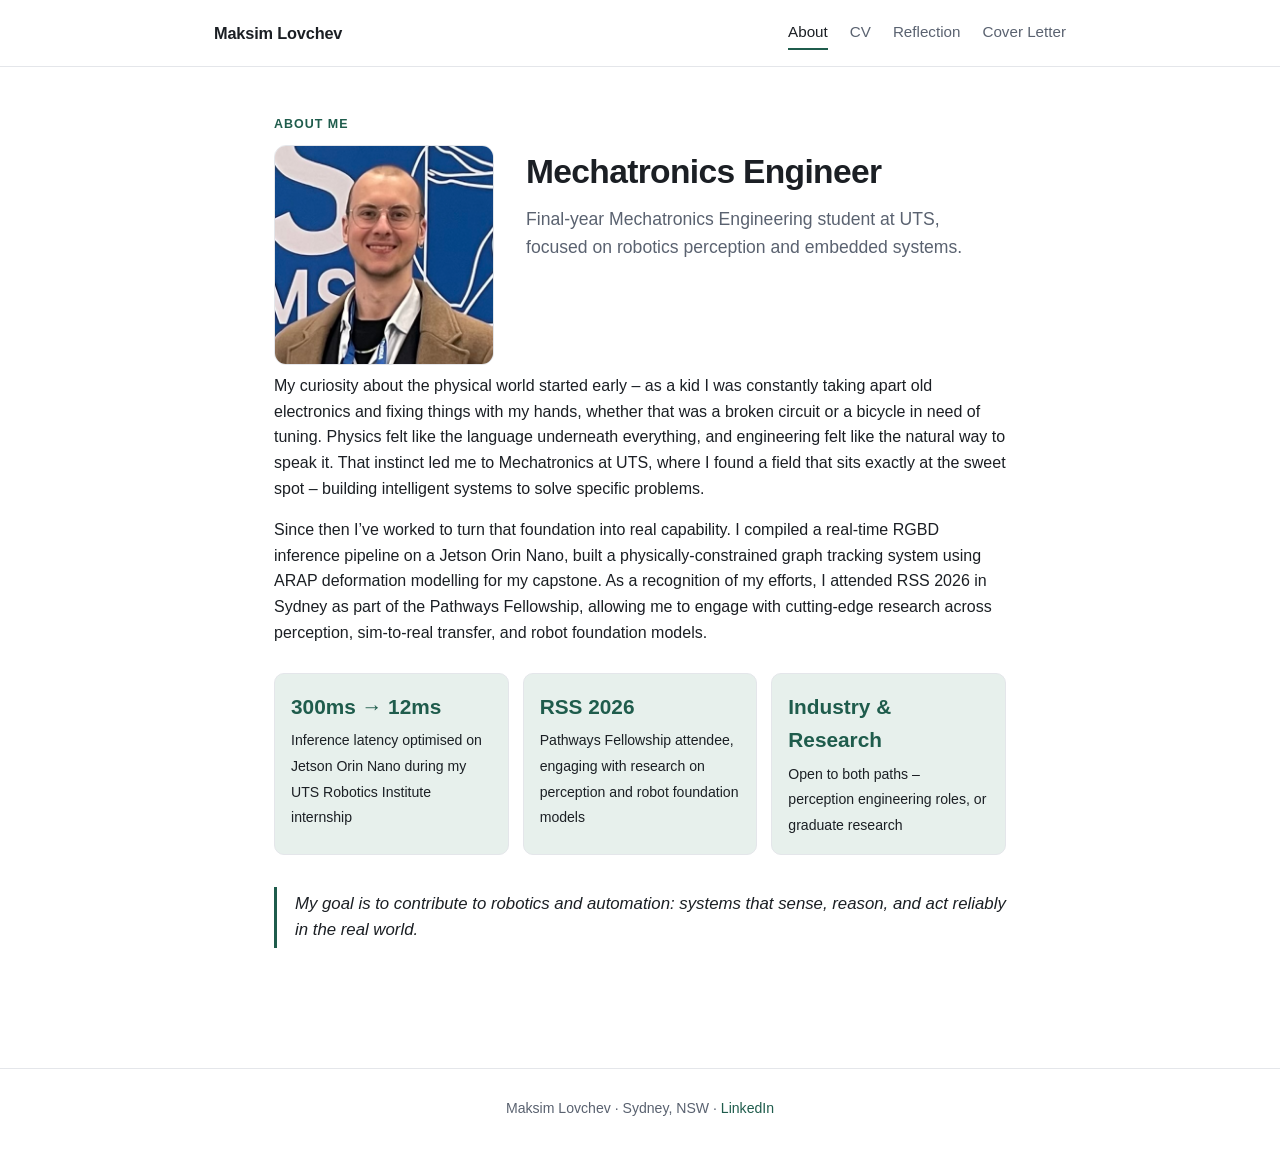
==== index.html @ 6484b5e9 "Initial commit" ====
<!DOCTYPE html>
<html lang="en">
<head>
<meta charset="UTF-8">
<meta name="viewport" content="width=device-width, initial-scale=1.0">
<title>Maksim Lovchev — Mechatronics Engineer</title>
<meta name="description" content="Portfolio of Maksim Lovchev, final-year Mechatronics Engineering student at UTS.">
<link rel="stylesheet" href="assets/style.css">
</head>
<body>

<header class="site-header">
  <div class="nav-wrap">
    <span class="brand">Maksim Lovchev</span>
    <nav class="main-nav">
      <a href="index.html" class="active">About</a>
      <a href="cv.html">CV</a>
      <a href="reflection.html">Reflection</a>
      <a href="cover-letter.html">Cover Letter</a>
    </nav>
  </div>
</header>

<main>
  <section>
    <div class="eyebrow">About Me</div>
    <div class="hero">
      <div class="hero-photo">
        <img src="assets/images/about-me.jpg" alt="Maksim Lovchev working in a lab">
      </div>
      <div class="hero-text">
        <h1>Mechatronics Engineer</h1>
        <p class="lede">Final-year Mechatronics Engineering student at UTS, focused on robotics perception and embedded systems.</p>
      </div>
    </div>

    <p>My curiosity about the physical world started early &ndash; as a kid I was constantly taking apart old electronics and fixing things with my hands, whether that was a broken circuit or a bicycle in need of tuning. Physics felt like the language underneath everything, and engineering felt like the natural way to speak it. That instinct led me to Mechatronics at UTS, where I found a field that sits exactly at the sweet spot &ndash; building intelligent systems to solve specific problems.</p>

    <p>Since then I&rsquo;ve worked to turn that foundation into real capability. I compiled a real-time RGBD inference pipeline on a Jetson Orin Nano, built a physically-constrained graph tracking system using ARAP deformation modelling for my capstone. As a recognition of my efforts, I attended RSS 2026 in Sydney as part of the Pathways Fellowship, allowing me to engage with cutting-edge research across perception, sim-to-real transfer, and robot foundation models.</p>

    <div class="highlights">
      <div class="highlight-card">
        <span class="num">300ms &rarr; 12ms</span>
        <span class="label">Inference latency optimised on Jetson Orin Nano during my UTS Robotics Institute internship</span>
      </div>
      <div class="highlight-card">
        <span class="num">RSS 2026</span>
        <span class="label">Pathways Fellowship attendee, engaging with research on perception and robot foundation models</span>
      </div>
      <div class="highlight-card">
        <span class="num">Industry &amp; Research</span>
        <span class="label">Open to both paths &ndash; perception engineering roles, or graduate research</span>
      </div>
    </div>

    <p class="pull-quote">My goal is to contribute to robotics and automation: systems that sense, reason, and act reliably in the real world.</p>
  </section>
</main>

<footer class="site-footer">
  Maksim Lovchev &middot; Sydney, NSW &middot; <a href="https://www.linkedin.com/in/maksim-lovchev-0026a52ba/">LinkedIn</a>
</footer>

</body>
</html>
---- assets/style.css ----
:root {
  --ink: #1b1f24;
  --paper: #ffffff;
  --muted: #5a6270;
  --accent: #1f5c4c;
  --accent-soft: #e7f0ec;
  --line: #e4e6ea;
  --max: 780px;
}

* { box-sizing: border-box; }

html { scroll-behavior: smooth; }

body {
  margin: 0;
  font-family: "Inter", -apple-system, BlinkMacSystemFont, "Segoe UI", Roboto, Helvetica, Arial, sans-serif;
  color: var(--ink);
  background: var(--paper);
  line-height: 1.6;
}

a { color: var(--accent); text-decoration: none; }
a:hover { text-decoration: underline; }

header.site-header {
  border-bottom: 1px solid var(--line);
  position: sticky;
  top: 0;
  background: rgba(255,255,255,0.95);
  backdrop-filter: blur(6px);
  z-index: 10;
}

.nav-wrap {
  max-width: 900px;
  margin: 0 auto;
  padding: 16px 24px;
  display: flex;
  align-items: center;
  justify-content: space-between;
  flex-wrap: wrap;
  gap: 12px;
}

.brand {
  font-weight: 700;
  font-size: 1.02rem;
  color: var(--ink);
  letter-spacing: -0.01em;
}

nav.main-nav {
  display: flex;
  gap: 22px;
  flex-wrap: wrap;
}

nav.main-nav a {
  color: var(--muted);
  font-size: 0.95rem;
  font-weight: 500;
  padding: 4px 0;
  border-bottom: 2px solid transparent;
}

nav.main-nav a:hover { text-decoration: none; color: var(--ink); }

nav.main-nav a.active {
  color: var(--ink);
  border-bottom: 2px solid var(--accent);
}

main {
  max-width: var(--max);
  margin: 0 auto;
  padding: 48px 24px 80px;
}

section { margin-bottom: 40px; }

h1 {
  font-size: 2.1rem;
  letter-spacing: -0.02em;
  margin: 0 0 6px;
}

h2 {
  font-size: 1.3rem;
  letter-spacing: -0.01em;
  margin: 0 0 14px;
  color: var(--ink);
}

h3 {
  font-size: 1.05rem;
  margin: 0 0 2px;
}

p { margin: 0 0 16px; }

.eyebrow {
  text-transform: uppercase;
  letter-spacing: 0.08em;
  font-size: 0.78rem;
  color: var(--accent);
  font-weight: 700;
  margin-bottom: 10px;
}

.lede {
  font-size: 1.1rem;
  color: var(--muted);
  margin-bottom: 32px;
}

.hero {
  display: flex;
  gap: 32px;
  align-items: flex-start;
  flex-wrap: wrap;
  margin-bottom: 8px;
}

.hero-photo {
  flex: 0 0 220px;
  width: 220px;
  height: 220px;
  border-radius: 12px;
  overflow: hidden;
  border: 1px solid var(--line);
}

.hero-photo img {
  width: 100%;
  height: 100%;
  object-fit: cover;
  display: block;
}

.hero-text { flex: 1 1 340px; min-width: 260px; }

.highlights {
  display: grid;
  grid-template-columns: repeat(3, 1fr);
  gap: 14px;
  margin: 28px 0 8px;
}

.highlight-card {
  border: 1px solid var(--line);
  background: var(--accent-soft);
  border-radius: 10px;
  padding: 16px 16px;
}

.highlight-card .num {
  font-size: 1.3rem;
  font-weight: 700;
  color: var(--accent);
  display: block;
  margin-bottom: 4px;
}

.highlight-card .label {
  font-size: 0.88rem;
  color: var(--ink);
}

.pull-quote {
  border-left: 3px solid var(--accent);
  padding: 4px 0 4px 18px;
  font-style: italic;
  color: var(--ink);
  font-size: 1.05rem;
  margin: 32px 0;
}

figure { margin: 20px 0; }

figure img {
  width: 100%;
  max-width: 420px;
  border-radius: 10px;
  border: 1px solid var(--line);
  display: block;
}

figcaption {
  font-size: 0.85rem;
  color: var(--muted);
  margin-top: 8px;
  font-style: italic;
}

.qa-block {
  padding-bottom: 28px;
  margin-bottom: 28px;
  border-bottom: 1px solid var(--line);
}

.qa-block:last-child { border-bottom: none; }

.qa-block .q {
  font-weight: 700;
  color: var(--ink);
  margin-bottom: 10px;
  font-size: 1.02rem;
}

.qa-block.with-figure {
  display: flex;
  gap: 24px;
  flex-wrap: wrap;
}

.qa-block.with-figure .qa-text { flex: 1 1 320px; min-width: 260px; }
.qa-block.with-figure figure { flex: 0 0 260px; max-width: 260px; margin-top: 34px; }
.qa-block.with-figure figure img { max-width: 260px; }

.cv-header {
  display: flex;
  justify-content: space-between;
  align-items: flex-start;
  flex-wrap: wrap;
  gap: 16px;
  margin-bottom: 8px;
}

.cv-contact {
  font-size: 0.95rem;
  color: var(--muted);
  line-height: 1.7;
}

.cv-download {
  display: inline-block;
  margin-top: 4px;
  font-size: 0.92rem;
  border: 1px solid var(--accent);
  color: var(--accent);
  border-radius: 6px;
  padding: 8px 14px;
  white-space: nowrap;
}

.cv-download:hover { background: var(--accent-soft); text-decoration: none; }

.cv-section { margin-bottom: 30px; }

.cv-entry { margin-bottom: 18px; }

.cv-entry-head {
  display: flex;
  justify-content: space-between;
  gap: 12px;
  flex-wrap: wrap;
  align-items: baseline;
}

.cv-entry-head .role { font-weight: 700; }
.cv-entry-head .org { color: var(--muted); font-size: 0.95rem; }
.cv-entry-head .dates { color: var(--muted); font-size: 0.88rem; white-space: nowrap; }

.cv-entry ul { margin: 8px 0 0; padding-left: 20px; }
.cv-entry li { margin-bottom: 4px; }

.skills-grid { display: grid; grid-template-columns: 130px 1fr; gap: 10px 16px; font-size: 0.95rem; }
.skills-grid dt { font-weight: 700; color: var(--ink); }
.skills-grid dd { margin: 0; color: var(--muted); }

.letter-meta {
  color: var(--muted);
  font-size: 0.95rem;
  margin-bottom: 24px;
  line-height: 1.7;
}

.criterion { margin-bottom: 26px; }
.criterion h3 { color: var(--accent); }

footer.site-footer {
  border-top: 1px solid var(--line);
  padding: 28px 24px 40px;
  text-align: center;
  color: var(--muted);
  font-size: 0.88rem;
}

@media (max-width: 640px) {
  .highlights { grid-template-columns: 1fr; }
  .hero { flex-direction: column; }
  .hero-photo { width: 100%; flex-basis: auto; height: 220px; }
  .cv-entry-head { flex-direction: column; align-items: flex-start; }
  nav.main-nav { gap: 14px; }
}
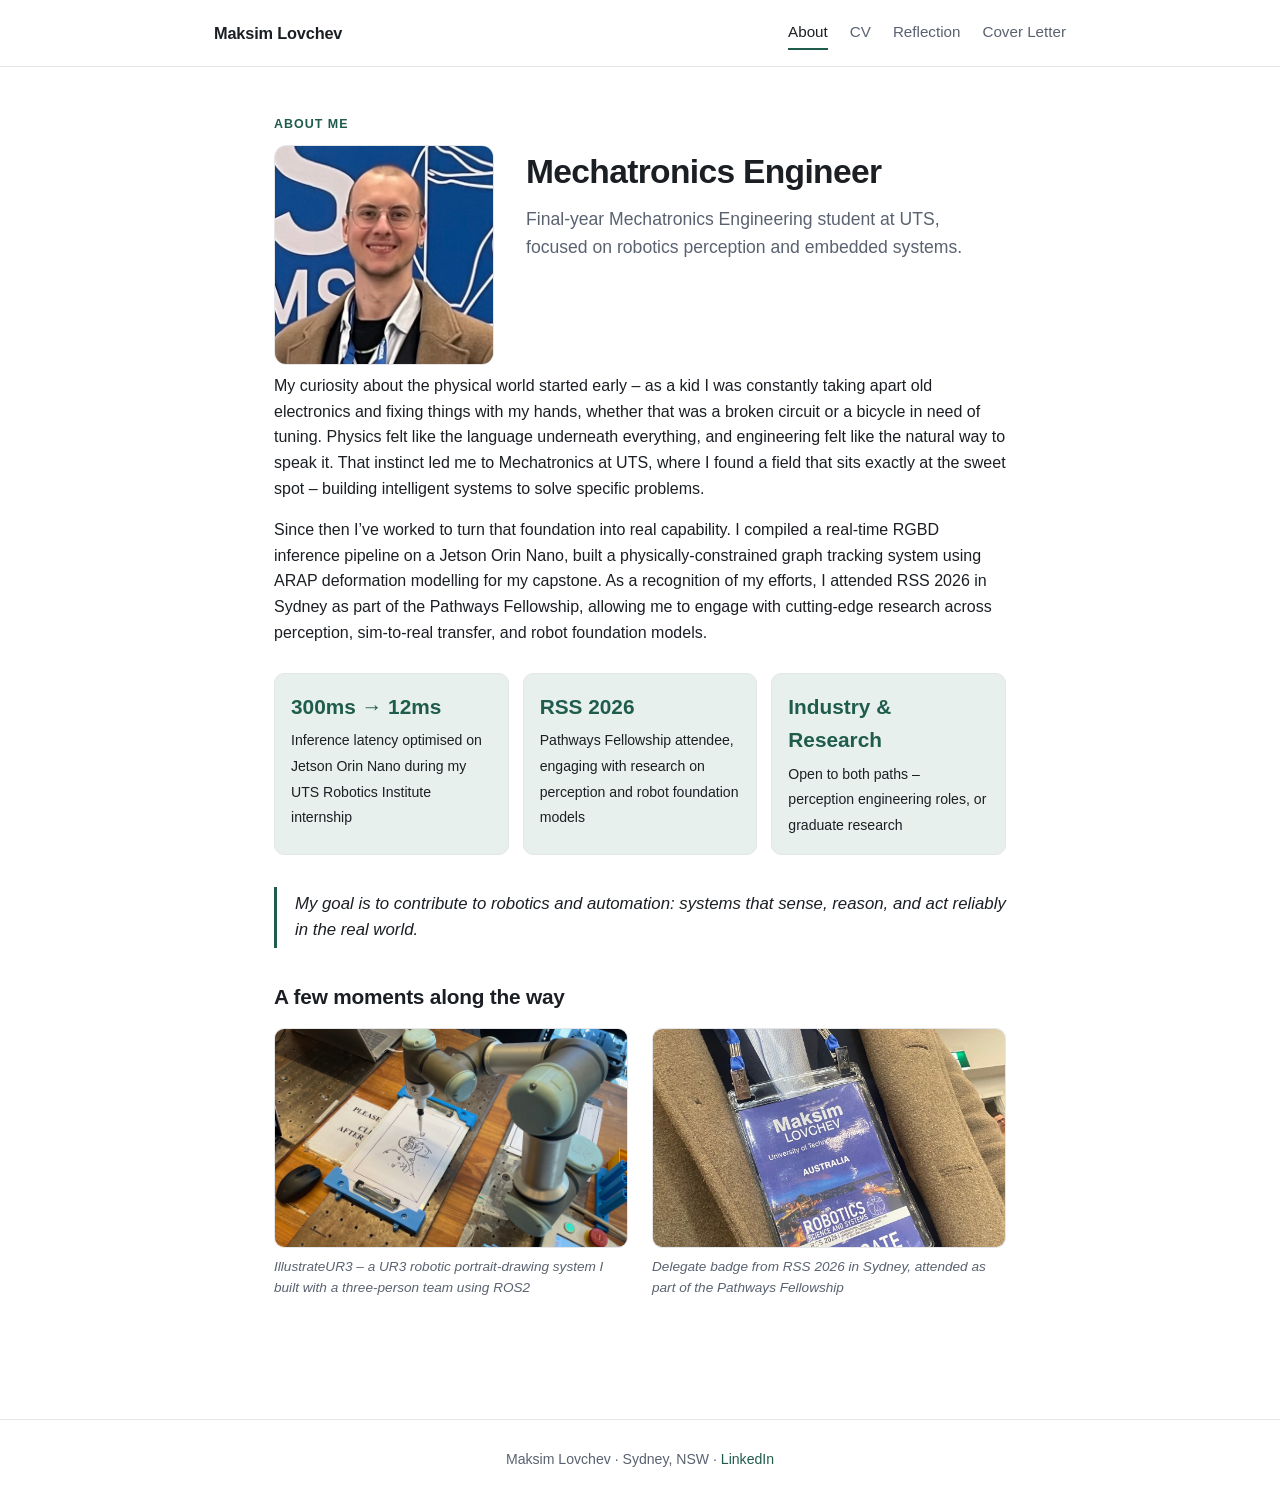
==== commit 3ac138a9: "Added more photos for landing page" ====
--- a/index.html
+++ b/index.html
@@ -54,6 +54,18 @@
     </div>
 
     <p class="pull-quote">My goal is to contribute to robotics and automation: systems that sense, reason, and act reliably in the real world.</p>
+
+    <h2>A few moments along the way</h2>
+    <div class="gallery">
+      <figure>
+        <img src="assets/images/illustrateur3-drawing.jpg" alt="UR3 robotic arm drawing a portrait of Maksim and his teammates">
+        <figcaption>IllustrateUR3 &ndash; a UR3 robotic portrait-drawing system I built with a three-person team using ROS2</figcaption>
+      </figure>
+      <figure>
+        <img src="assets/images/rss-delegate-badge.jpg" alt="Maksim's delegate badge for RSS 2026, Robotics Science and Systems conference in Sydney">
+        <figcaption>Delegate badge from RSS 2026 in Sydney, attended as part of the Pathways Fellowship</figcaption>
+      </figure>
+    </div>
   </section>
 </main>
 
--- a/assets/style.css
+++ b/assets/style.css
@@ -191,6 +191,22 @@
   color: var(--muted);
   margin-top: 8px;
   font-style: italic;
+}
+
+.gallery {
+  display: grid;
+  grid-template-columns: repeat(2, 1fr);
+  gap: 24px;
+  margin: 8px 0 32px;
+}
+
+.gallery figure { margin: 0; }
+
+.gallery figure img {
+  max-width: 100%;
+  width: 100%;
+  height: 220px;
+  object-fit: cover;
 }
 
 .qa-block {
@@ -289,6 +305,7 @@
 
 @media (max-width: 640px) {
   .highlights { grid-template-columns: 1fr; }
+  .gallery { grid-template-columns: 1fr; }
   .hero { flex-direction: column; }
   .hero-photo { width: 100%; flex-basis: auto; height: 220px; }
   .cv-entry-head { flex-direction: column; align-items: flex-start; }
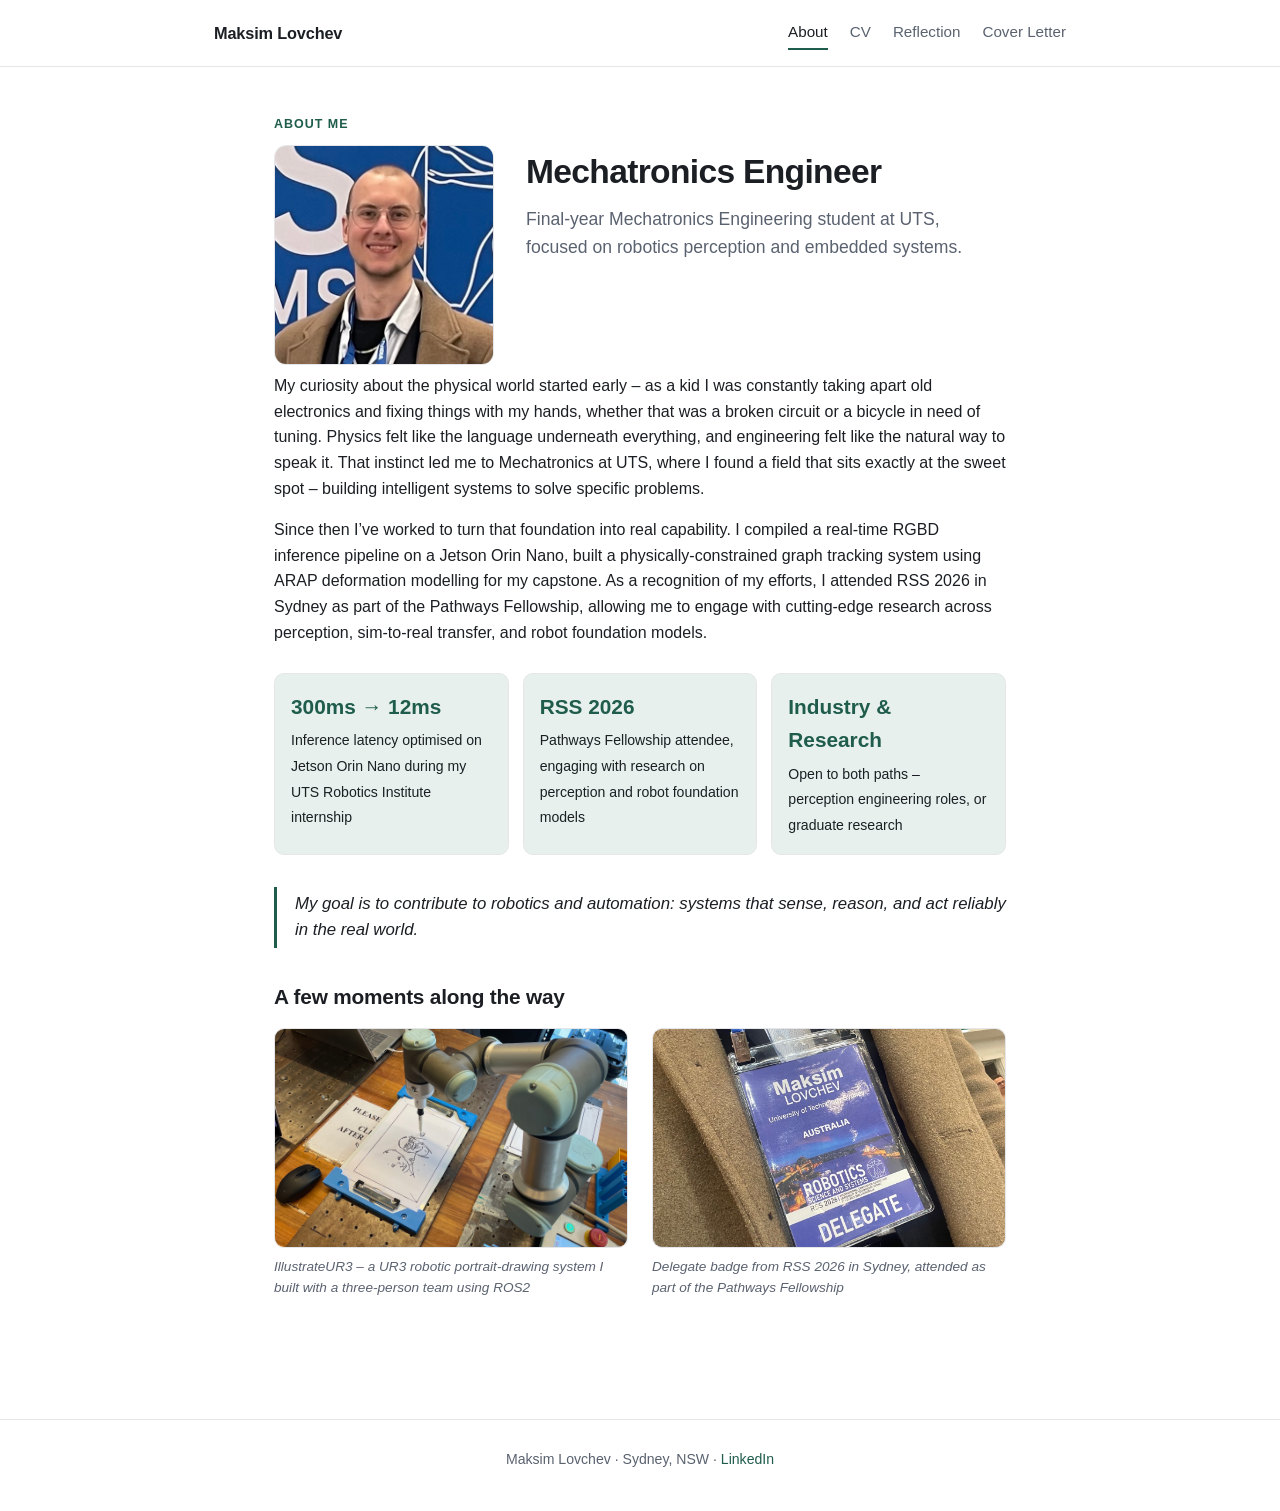
==== commit 6a933a0d: "Corrected croping of RSS badge" ====
--- a/index.html
+++ b/index.html
@@ -62,7 +62,7 @@
         <figcaption>IllustrateUR3 &ndash; a UR3 robotic portrait-drawing system I built with a three-person team using ROS2</figcaption>
       </figure>
       <figure>
-        <img src="assets/images/rss-delegate-badge.jpg" alt="Maksim's delegate badge for RSS 2026, Robotics Science and Systems conference in Sydney">
+        <img src="assets/images/rss-delegate-badge.jpg" alt="Maksim's delegate badge for RSS 2026, Robotics Science and Systems conference in Sydney" class="crop-lower">
         <figcaption>Delegate badge from RSS 2026 in Sydney, attended as part of the Pathways Fellowship</figcaption>
       </figure>
     </div>
--- a/assets/style.css
+++ b/assets/style.css
@@ -207,6 +207,10 @@
   width: 100%;
   height: 220px;
   object-fit: cover;
+}
+
+.gallery figure img.crop-lower {
+  object-position: center 65%;
 }
 
 .qa-block {
